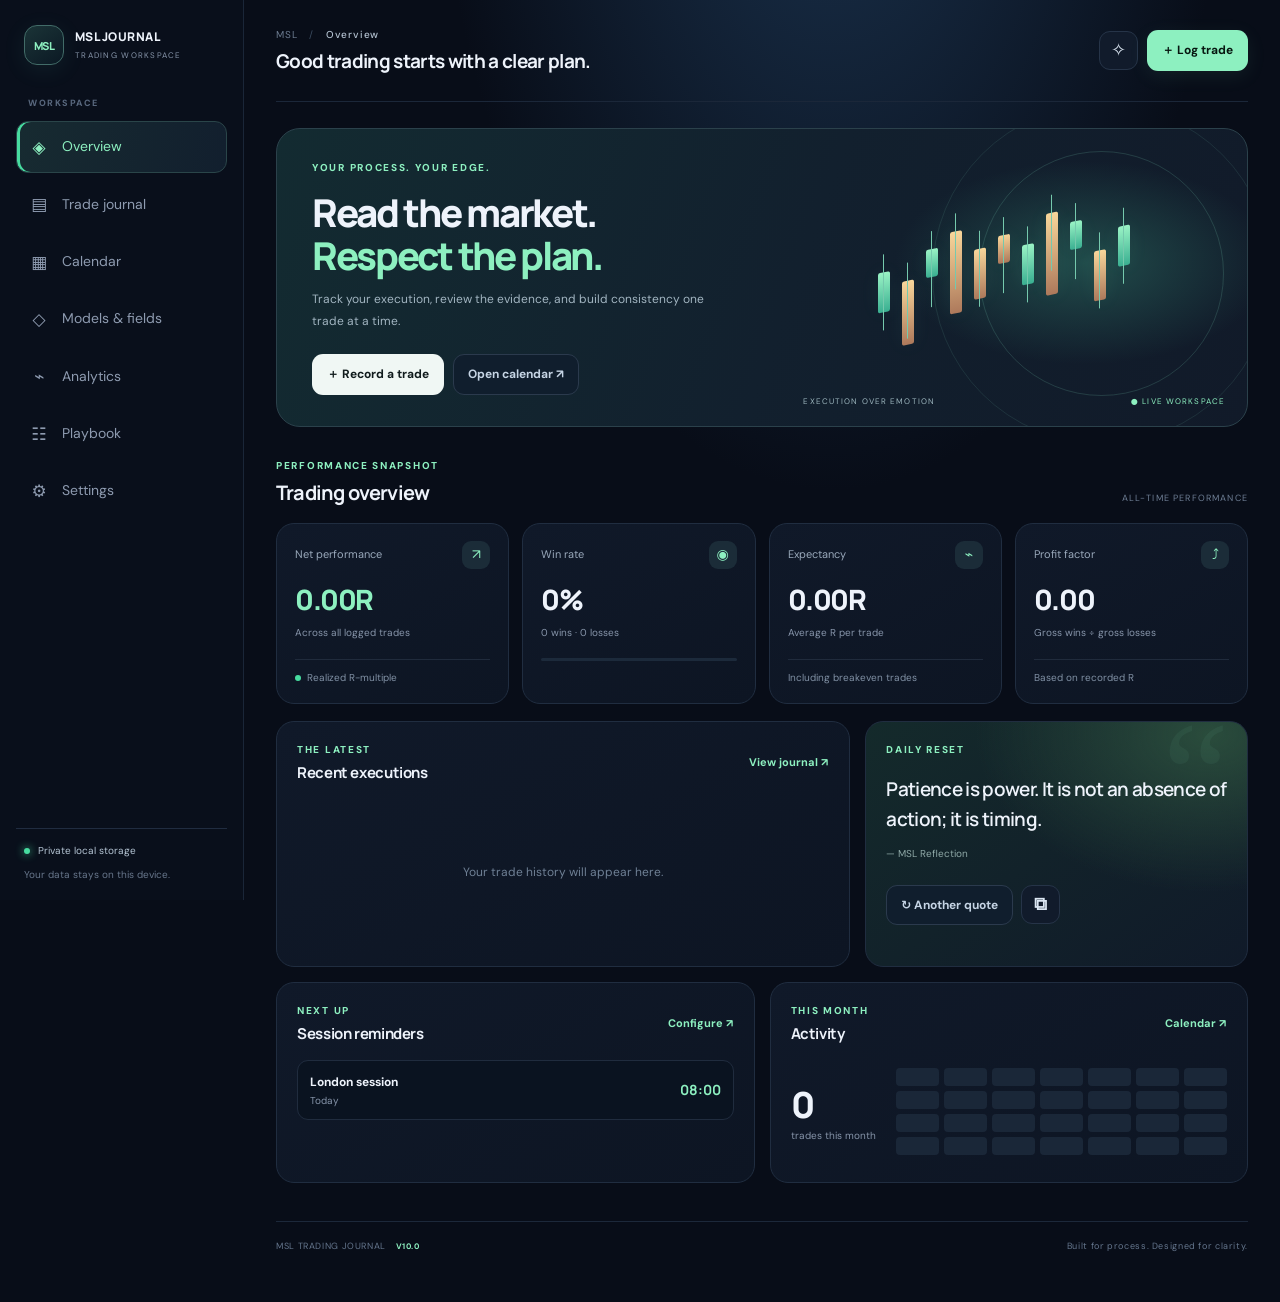
==== index.html @ 17e0c0ed "Add files via upload" ====
<!doctype html><html lang="en"><head><meta charset="utf-8"><meta name="viewport" content="width=device-width,initial-scale=1,viewport-fit=cover"><meta name="theme-color" content="#080d18"><meta name="description" content="MSL Trading Journal V10 — a private, local-first trading workspace."><link rel="manifest" href="manifest.webmanifest"><link rel="icon" href="assets/icon.svg"><link rel="stylesheet" href="styles.css"><title>MSL Trading Journal V10</title></head><body>
<div id="splash" class="splash"><div class="splash-logo">MSL<span>✦</span></div><div class="splash-line"></div><p>TRADING JOURNAL · V10</p></div><div id="toast" class="toast"></div>
<div class="app-shell"><aside class="sidebar"><a class="brand" href="#dashboard"><span class="brand-icon">MSL</span><span><b>MSL JOURNAL</b><small>TRADING WORKSPACE</small></span></a><div class="side-label">WORKSPACE</div><nav id="nav"><button class="nav-item active" data-page="dashboard"><i>◈</i>Overview</button><button class="nav-item" data-page="journal"><i>▤</i>Trade journal</button><button class="nav-item" data-page="calendar"><i>▦</i>Calendar</button><button class="nav-item" data-page="models"><i>◇</i>Models & fields</button><button class="nav-item" data-page="analytics"><i>⌁</i>Analytics</button><button class="nav-item" data-page="playbook"><i>☷</i>Playbook</button><button class="nav-item" data-page="settings"><i>⚙</i>Settings</button></nav><div class="sidebar-bottom"><div class="local-badge"><span></span> Private local storage</div><p>Your data stays on this device.</p></div></aside>
<main class="main"><header class="topbar"><div><div class="breadcrumb">MSL <span>/</span> <b id="crumb">Overview</b></div><h1 id="pageTitle">Good trading starts with a clear plan.</h1></div><div class="top-actions"><button class="icon-button" id="quoteButton" title="New quote">✧</button><button class="button primary" id="quickAdd">＋ <span>Log trade</span></button></div></header>
<section id="page-dashboard" class="page active"><div class="welcome-card"><div class="welcome-copy"><span class="kicker">YOUR PROCESS. YOUR EDGE.</span><h2>Read the market.<br><em>Respect the plan.</em></h2><p>Track your execution, review the evidence, and build consistency one trade at a time.</p><div class="welcome-actions"><button class="button light" id="heroAdd">＋ Record a trade</button><button class="button subtle" data-goto="calendar">Open calendar ↗</button></div></div><div class="welcome-art"><div class="orbit orbit-a"></div><div class="orbit orbit-b"></div><div class="candles"><i></i><i></i><i></i><i></i><i></i><i></i><i></i><i></i><i></i><i></i><i></i></div><div class="art-caption">EXECUTION OVER EMOTION <span>● LIVE WORKSPACE</span></div></div></div>
<div class="section-title"><div><span class="kicker">PERFORMANCE SNAPSHOT</span><h2>Trading overview</h2></div><span class="period-label" id="periodLabel">ALL-TIME PERFORMANCE</span></div><div class="stats-grid"><article class="stat-card"><div class="stat-top"><span>Net performance</span><span class="stat-icon">↗</span></div><strong id="netR">0.00R</strong><small id="netSub">Across all logged trades</small><div class="stat-foot"><span class="dot green"></span> Realized R-multiple</div></article><article class="stat-card"><div class="stat-top"><span>Win rate</span><span class="stat-icon">◉</span></div><strong id="winRate">0%</strong><small id="winSub">0 wins · 0 losses</small><div class="progress"><i id="winProgress"></i></div></article><article class="stat-card"><div class="stat-top"><span>Expectancy</span><span class="stat-icon">⌁</span></div><strong id="expectancy">0.00R</strong><small>Average R per trade</small><div class="stat-foot">Including breakeven trades</div></article><article class="stat-card"><div class="stat-top"><span>Profit factor</span><span class="stat-icon">⤴</span></div><strong id="profitFactor">0.00</strong><small>Gross wins ÷ gross losses</small><div class="stat-foot">Based on recorded R</div></article></div>
<div class="dashboard-grid"><article class="card recent-card"><div class="card-heading"><div><span class="kicker">THE LATEST</span><h3>Recent executions</h3></div><button class="text-button" data-goto="journal">View journal ↗</button></div><div id="recentTrades" class="recent-list empty-state">Your trade history will appear here.</div></article><article class="card quote-card"><div class="quote-glyph">“</div><span class="kicker">DAILY RESET</span><blockquote id="quoteText">Discipline is choosing what matters most over what feels good now.</blockquote><p id="quoteSource">— MSL Journal</p><div class="quote-controls"><button class="button subtle" id="nextQuote">↻ Another quote</button><button class="icon-button" id="copyQuote" title="Copy quote">⧉</button></div></article></div>
<div class="dashboard-grid lower-grid"><article class="card"><div class="card-heading"><div><span class="kicker">NEXT UP</span><h3>Session reminders</h3></div><button class="text-button" data-goto="settings">Configure ↗</button></div><div id="sessionPreview" class="session-preview"></div></article><article class="card"><div class="card-heading"><div><span class="kicker">THIS MONTH</span><h3>Activity</h3></div><button class="text-button" data-goto="calendar">Calendar ↗</button></div><div id="monthActivity" class="month-activity"></div></article></div></section>
<section id="page-journal" class="page"><div class="page-intro"><div><span class="kicker">TRADE DATABASE</span><h2>Trade journal</h2><p>Every execution is evidence. Capture the setup, process, and outcome.</p></div><button class="button primary" id="newTrade">＋ New trade</button></div><div class="toolbar"><div class="search-box">⌕ <input id="searchTrades" placeholder="Search symbol, setup, notes…"></div><select id="filterResult"><option value="">All outcomes</option><option>Win</option><option>Loss</option><option>BE</option></select><select id="filterSetup"><option value="">All setups</option><option>Reversal</option><option>Continuation</option></select><button class="button secondary" id="exportBtn">⇩ Export</button></div><div class="table-shell"><table><thead><tr><th>Date</th><th>Symbol</th><th>Side</th><th>Setup</th><th>Session</th><th>Outcome</th><th>R multiple</th><th></th></tr></thead><tbody id="tradeRows"></tbody></table><div id="journalEmpty" class="empty-block hidden"><div>▤</div><h3>No trades found</h3><p>Log your first trade or adjust your filters.</p></div></div></section>
<section id="page-calendar" class="page"><div class="page-intro"><div><span class="kicker">CONSISTENCY TRACKER</span><h2>Trading calendar</h2><p>Tap any date to review its trades or add a new entry.</p></div><button class="button primary" id="calendarAdd">＋ Add trade</button></div><div class="calendar-layout"><article class="card calendar-card"><div class="calendar-top"><button class="icon-button" id="prevMonth">‹</button><div><h3 id="calendarMonth">Month Year</h3><button class="text-button" id="todayBtn">Jump to today</button></div><button class="icon-button" id="nextMonth">›</button></div><div class="calendar-grid weekdays"><span>MON</span><span>TUE</span><span>WED</span><span>THU</span><span>FRI</span><span>SAT</span><span>SUN</span></div><div id="calendarDays" class="calendar-grid days"></div><div class="calendar-legend"><span><i class="legend-dot green"></i> Profitable day</span><span><i class="legend-dot red"></i> Losing day</span><span><i class="legend-dot blue"></i> Trade logged</span></div></article><article class="card selected-day-card"><span class="kicker">DAY REVIEW</span><h3 id="selectedDateTitle">Select a date</h3><p class="muted" id="selectedDateSummary">Choose a day on the calendar to see activity.</p><div id="dayTrades" class="day-trades"></div><button class="button secondary full" id="addSelectedDate">＋ Log trade for this day</button></article></div></section>
<section id="page-models" class="page"><div class="page-intro"><div><span class="kicker">YOUR RULES, YOUR WAY</span><h2>Models & custom fields</h2><p>Build trading models and define exactly what you want to record in every journal entry.</p></div><button class="button primary" id="newModel">＋ New model</button></div><div class="two-col"><article class="card"><div class="card-heading"><div><span class="kicker">EXECUTION FRAMEWORKS</span><h3>My models</h3></div></div><div id="modelsList" class="models-list"></div></article><article class="card"><div class="card-heading"><div><span class="kicker">JOURNAL BUILDER</span><h3>Custom properties</h3></div><button class="button secondary" id="addField">＋ Add field</button></div><p class="muted">Create properties such as liquidity sweep, entry model, displacement, MSS, or any metric you track. Choose text, number, or both.</p><div id="customFields" class="custom-fields"></div><div class="builder-note">Changes appear in the trade form. Existing custom values are kept with their trade.</div></article></div></section>
<section id="page-analytics" class="page"><div class="page-intro"><div><span class="kicker">MEASURE THE EDGE</span><h2>Performance analytics</h2><p>Review results by setup and liquidity condition. Journal data is only as reliable as the inputs.</p></div></div><div class="stats-grid analytics-grid"><article class="stat-card"><span>Trades logged</span><strong id="aTrades">0</strong><small>Total sample size</small></article><article class="stat-card"><span>Average winner</span><strong id="aAvgWin">0.00R</strong><small>Winning trades only</small></article><article class="stat-card"><span>Average loser</span><strong id="aAvgLoss">0.00R</strong><small>Losses only</small></article><article class="stat-card"><span>Best session</span><strong id="aBestSession">—</strong><small>By net R</small></article></div><div class="two-col"><article class="card"><div class="card-heading"><h3>Net R by setup</h3></div><div id="setupPerformance" class="metrics"></div></article><article class="card"><div class="card-heading"><h3>Net R by session</h3></div><div id="sessionPerformance" class="metrics"></div></article></div><article class="card"><div class="card-heading"><h3>Recent trade outcomes</h3></div><div id="outcomeBars" class="outcome-bars"></div></article></section>
<section id="page-playbook" class="page"><div class="page-intro"><div><span class="kicker">THE RULES YOU FOLLOW</span><h2>Trading playbook</h2><p>Keep your decision framework visible before the next setup appears.</p></div><button class="button primary" id="savePlaybook">Save playbook</button></div><article class="card playbook-card"><label>Core model<textarea id="pbCore" placeholder="Liquidity sweep → displacement → MSS → retracement → execution → next meaningful liquidity."></textarea></label><div class="two-col"><label>Reversal rules<textarea id="pbRev" placeholder="Conditions that must be true before a reversal entry."></textarea></label><label>Continuation rules<textarea id="pbCont" placeholder="Trend context, pullback zone, required sweep and confirmation."></textarea></label></div><div class="two-col"><label>Entry filters<textarea id="pbEntry" placeholder="Premium/discount, OB/FVG, session, confluence…"></textarea></label><label>Invalidation & targets<textarea id="pbRisk" placeholder="Invalidation level, risk, liquidity target and exit rules."></textarea></label></div></article></section>
<section id="page-settings" class="page"><div class="page-intro"><div><span class="kicker">PERSONAL WORKSPACE</span><h2>Settings & reminders</h2><p>Customize session times, notifications, appearance, and your local data.</p></div></div><div class="settings-grid"><article class="card"><div class="card-heading"><div><span class="kicker">SESSION ALARMS</span><h3>Market session reminders</h3></div><span class="setting-icon">◷</span></div><p class="muted">Set the time you personally use for each session. Times use your device's local timezone.</p><div id="alarmSettings" class="alarm-settings"></div><div class="settings-actions"><button class="button primary" id="saveAlarms">Save session times</button><button class="button secondary" id="enableNotifications">Enable notifications</button></div><p class="helper-text" id="notificationStatus">Notifications are not enabled.</p><div class="divider"></div><label>Quote reminder frequency<select id="quoteFrequency"><option value="30">Every 30 minutes while open</option><option value="60">Every hour while open</option><option value="120">Every 2 hours while open</option><option value="240">Every 4 hours while open</option><option value="0">Only at session alarms</option></select></label><label class="toggle-row"><span><b>Motivational quote notifications</b><small>Bible verses and life / discipline quotes</small></span><input type="checkbox" id="quoteNotifications"></label><p class="helper-text">The app includes a pool of 100+ quotes. To avoid flooding your phone, notifications are controlled by your frequency setting, not sent 100 times per day.</p></article><article class="card"><div class="card-heading"><div><span class="kicker">DATA CONTROL</span><h3>Backup & privacy</h3></div><span class="setting-icon">⬡</span></div><div class="privacy-banner"><b>Local-first by design</b><p>Your journal is saved in this browser on this device. There is no Supabase connection, account, or login in V10.</p></div><button class="button secondary full spaced" id="backupBtn">⇩ Download full backup</button><label class="button secondary full import-button">⇧ Restore from backup<input type="file" id="restoreFile" accept="application/json"></label><button class="button secondary full spaced" id="requestPersistent">Protect local storage</button><div class="divider"></div><label>Display name<input id="displayName" placeholder="Trader"></label><label>Default market<input id="defaultMarket" placeholder="Forex / Crypto / Metals"></label><button class="button primary" id="saveProfile">Save preferences</button><div class="divider"></div><button class="button danger full" id="clearData">Clear all journal data</button><p class="helper-text">Clearing data is permanent. Download a backup first if you need to keep your history.</p></article></div></section>
<footer class="footer"><span>MSL TRADING JOURNAL <b>V10.0</b></span><span>Built for process. Designed for clarity.</span></footer></main></div>
<div id="tradeModal" class="modal hidden"><div class="modal-panel modal-wide"><div class="modal-head"><div><span class="kicker">EXECUTION RECORD</span><h2 id="tradeModalTitle">Log a trade</h2></div><button class="icon-button close-modal">×</button></div><form id="tradeForm"><input type="hidden" id="tradeId"><div class="form-grid"><label>Date & time<input type="datetime-local" id="tDate" required></label><label>Symbol / pair<input id="tPair" placeholder="EURUSD, XAUUSD, ETHUSDT" required></label><label>Direction<select id="tDirection"><option>Long</option><option>Short</option></select></label><label>Setup type<select id="tSetup"><option>Reversal</option><option>Continuation</option><option>Breakout</option><option>Other</option></select></label><label>Session<select id="tSession"><option>London</option><option>New York</option><option>Asia</option><option>Overlap</option><option>Other</option></select></label><label>Outcome<select id="tResult"><option>Win</option><option>Loss</option><option>BE</option></select></label><label>R multiple<input type="number" id="tR" step="0.01" value="0" required></label><label>Risk (R)<input type="number" id="tRisk" step="0.1" min="0" value="1"></label><label class="span2">Model used<input id="tModel" placeholder="e.g. London liquidity reversal"></label><div id="customTradeFields" class="custom-trade-fields span2"></div><label class="span2">Trade screenshot / chart image<input type="file" id="tImageFile" accept="image/*" capture="environment"><small>Choose an image from your phone. Large images are resized before saving.</small></label><div id="imagePreview" class="image-preview span2"></div><label class="span2">Execution notes<textarea id="tNotes" placeholder="Why this setup? What confirmed it? What did you learn?"></textarea></label><div class="form-actions span2"><button type="button" class="button secondary close-modal">Cancel</button><button class="button primary">Save trade</button></div></div></form></div></div>
<div id="modelModal" class="modal hidden"><div class="modal-panel"><div class="modal-head"><div><span class="kicker">MODEL BUILDER</span><h2 id="modelModalTitle">New model</h2></div><button class="icon-button close-model">×</button></div><form id="modelForm" class="form-grid"><input type="hidden" id="modelId"><label>Name<input id="modelName" required placeholder="London liquidity reversal"></label><label>Type<select id="modelType"><option>Reversal</option><option>Continuation</option><option>Both</option></select></label><label class="span2">Entry conditions<textarea id="modelEntry" placeholder="Sweep, displacement, MSS, retracement…"></textarea></label><label class="span2">Risk & targets<textarea id="modelRisk" placeholder="Invalidation and next meaningful liquidity."></textarea></label><div class="form-actions span2"><button type="button" class="button secondary close-model">Cancel</button><button class="button primary">Save model</button></div></form></div></div>
<div id="fieldModal" class="modal hidden"><div class="modal-panel"><div class="modal-head"><div><span class="kicker">PROPERTY DESIGNER</span><h2 id="fieldModalTitle">Create property</h2></div><button class="icon-button close-field">×</button></div><form id="fieldForm" class="form-grid"><input type="hidden" id="fieldId"><label class="span2">Property name<input id="fieldName" required placeholder="Liquidity sweep"></label><label>Input type<select id="fieldType"><option value="text">Text</option><option value="number">Number</option><option value="both">Text + number</option></select></label><label>Required<select id="fieldRequired"><option value="no">Optional</option><option value="yes">Required</option></select></label><label class="span2">Hint / example<input id="fieldHint" placeholder="e.g. PDL, PDH, BSL, SSL"></label><label class="span2">Options (optional, comma-separated)<input id="fieldOptions" placeholder="PDH, PDL, BSL, SSL"></label><div class="form-actions span2"><button type="button" class="button secondary close-field">Cancel</button><button class="button primary">Save property</button></div></form></div></div>
<script src="app.js"></script></body></html>
---- styles.css ----
@import url('https://fonts.googleapis.com/css2?family=DM+Sans:wght@400;500;600;700&family=Manrope:wght@400;500;600;700;800&display=swap');
:root{--bg:#080d18;--panel:#0e1524;--panel2:#111c2d;--line:#202c40;--text:#eef3fb;--muted:#8795aa;--mint:#8df0c0;--mint2:#47dca0;--blue:#8ebeff;--red:#ff8294;--amber:#f5cc79;--r:18px}*{box-sizing:border-box}html{scroll-behavior:smooth}body{margin:0;background:radial-gradient(ellipse at 65% -20%,#1b3450 0,transparent 34%),var(--bg);color:var(--text);font:14px/1.55 'DM Sans',system-ui,sans-serif}button,input,select,textarea{font:inherit}button{cursor:pointer}button:focus-visible,input:focus-visible,select:focus-visible,textarea:focus-visible{outline:2px solid var(--mint);outline-offset:2px}.hidden{display:none!important}.muted,small,.helper-text{color:var(--muted)}.kicker{display:block;font-size:10px;letter-spacing:.17em;color:var(--mint);font-weight:800}.splash{position:fixed;inset:0;z-index:100;background:#080d18;display:flex;align-items:center;justify-content:center;flex-direction:column;transition:opacity .55s,visibility .55s}.splash.done{opacity:0;visibility:hidden}.splash-logo{font:800 36px Manrope,sans-serif;letter-spacing:-.09em;animation:rise .8s ease both}.splash-logo span{color:var(--mint);font-size:17px;vertical-align:top;margin-left:5px}.splash-line{width:140px;height:2px;background:#1d2c40;margin:22px 0;overflow:hidden}.splash-line:after{content:'';display:block;height:100%;width:45%;background:var(--mint);animation:loadline 1.2s ease-in-out infinite}.splash p{font-size:9px;letter-spacing:.22em;color:var(--muted)}@keyframes rise{from{opacity:0;transform:translateY(12px);letter-spacing:.08em}to{opacity:1;transform:none}}@keyframes loadline{from{transform:translateX(-110%)}to{transform:translateX(330%)}}.app-shell{min-height:100vh}.sidebar{position:fixed;inset:0 auto 0 0;width:244px;padding:25px 16px 18px;background:#090f1b;border-right:1px solid #1a2638;display:flex;flex-direction:column;z-index:20}.brand{display:flex;align-items:center;gap:11px;padding:0 8px 32px;color:inherit;text-decoration:none}.brand-icon{height:40px;width:40px;border:1px solid #426c68;border-radius:13px;display:grid;place-items:center;font:800 11px Manrope;letter-spacing:-.06em;color:var(--mint);background:linear-gradient(145deg,#1b3437,#0b1924);box-shadow:0 5px 25px #65dcb215}.brand b{font:800 12px Manrope;letter-spacing:.04em;display:block}.brand small{display:block;font-size:8px;letter-spacing:.16em;margin-top:4px}.side-label{font-size:9px;letter-spacing:.17em;color:#58677d;padding:0 12px 10px;font-weight:800}nav{display:grid;gap:5px}.nav-item{border:1px solid transparent;background:none;color:#8e9bb0;display:flex;align-items:center;gap:13px;text-align:left;padding:12px;border-radius:12px;transition:.2s}.nav-item i{font-style:normal;font-size:17px;width:20px;text-align:center}.nav-item:hover{background:#111d2d;color:#eaf5f3}.nav-item.active{background:linear-gradient(100deg,#172b31,#121f2e);border-color:#2a4549;color:var(--mint);box-shadow:inset 3px 0 var(--mint2)}.sidebar-bottom{margin-top:auto;padding:14px 8px 0;border-top:1px solid var(--line)}.local-badge{display:flex;align-items:center;gap:8px;font-size:10px;color:#b6c6d5}.local-badge span{width:6px;height:6px;background:var(--mint2);border-radius:50%;box-shadow:0 0 9px #47dca0}.sidebar-bottom p{font-size:10px;color:#68778c;margin:8px 0 0}.main{margin-left:244px;padding:0 32px 30px;max-width:1700px}.topbar{min-height:102px;display:flex;align-items:center;justify-content:space-between;gap:15px;border-bottom:1px solid #1b2739;margin-bottom:26px}.breadcrumb{font-size:10px;color:#6d7c91;letter-spacing:.08em;margin-bottom:6px}.breadcrumb span{padding:0 8px;color:#3b4c61}.breadcrumb b{color:#b4c2d1;font-weight:500}.topbar h1{font:700 19px Manrope;margin:0;letter-spacing:-.035em}.top-actions{display:flex;gap:9px;align-items:center}.button,.icon-button,.text-button{border:1px solid transparent;border-radius:11px;padding:10px 14px;font-weight:700;font-size:12px;transition:transform .15s,border-color .15s,background .15s}.button:hover,.icon-button:hover{transform:translateY(-1px)}.primary{background:var(--mint);color:#071610;box-shadow:0 5px 20px #8df0c014}.primary:hover{background:#a5f5d0}.secondary{background:#121e2e;border-color:#29374c;color:#d9e4f0}.secondary:hover,.subtle:hover{border-color:#536a80}.light{background:#f0f7f4;color:#101b1c}.subtle{background:#101e2d;color:#c5d4e4;border-color:#2b3a4d}.danger{background:#351923;border-color:#63303c;color:#ff9eab}.icon-button{width:39px;height:39px;padding:0;background:#111b2b;border-color:#263448;color:#dce7f3;font-size:18px}.full{width:100%}.page{display:none;animation:pageIn .3s ease}.page.active{display:block}@keyframes pageIn{from{opacity:.5;transform:translateY(4px)}to{opacity:1;transform:none}}.welcome-card{min-height:284px;border:1px solid #2b414b;border-radius:24px;overflow:hidden;background:linear-gradient(110deg,#132b31 0%,#12202e 53%,#111a29 100%);display:flex;position:relative;margin-bottom:31px}.welcome-copy{position:relative;z-index:2;padding:31px 35px;width:57%}.welcome-copy h2{font:800 clamp(26px,3vw,39px)/1.13 Manrope;letter-spacing:-.06em;margin:15px 0 12px}.welcome-copy h2 em{font-style:normal;color:var(--mint)}.welcome-copy p{max-width:400px;color:#a2b5c1;font-size:12px;line-height:1.8}.welcome-actions{display:flex;gap:9px;margin-top:22px}.welcome-art{position:absolute;inset:0 0 0 52%;overflow:hidden;background:radial-gradient(ellipse at 65% 45%,#214c4b 0,transparent 44%)}.orbit{position:absolute;border:1px solid #81ddc01b;border-radius:50%;width:340px;height:340px;right:-25px;top:-25px}.orbit-b{width:245px;height:245px;top:22px;right:23px;border-color:#81ddc02c}.candles{position:absolute;inset:20px 20px 38px 0;display:flex;align-items:center;justify-content:center;gap:12px;transform:skewY(-11deg)}.candles i{display:block;width:12px;height:40px;background:linear-gradient(#9af3c5,#3aaf91);position:relative;border-radius:2px;box-shadow:0 0 20px #8df0c011}.candles i:before{content:'';position:absolute;left:5px;top:-18px;width:1px;height:76px;background:#75c9ad}.candles i:nth-child(2n){height:64px;transform:translateY(25px);background:linear-gradient(#f8d69a,#ad795b)}.candles i:nth-child(3n){height:28px;transform:translateY(-20px)}.candles i:nth-child(4n){height:82px;transform:translateY(-6px)}.candles i:nth-child(5n){height:50px;background:linear-gradient(#f8d69a,#ad795b)}.art-caption{position:absolute;bottom:19px;left:22px;right:22px;font-size:8px;letter-spacing:.14em;color:#9cb5bd;display:flex;justify-content:space-between}.art-caption span{color:var(--mint)}.section-title,.page-intro{display:flex;align-items:end;justify-content:space-between;gap:15px;margin-bottom:17px}.section-title h2,.page-intro h2{font:700 20px Manrope;letter-spacing:-.04em;margin:5px 0 0}.period-label{font-size:9px;letter-spacing:.13em;color:#6e7e94}.stats-grid{display:grid;grid-template-columns:repeat(4,minmax(0,1fr));gap:13px;margin-bottom:17px}.stat-card,.card{border:1px solid #202d40;background:linear-gradient(150deg,#101929,#0d1523);border-radius:var(--r)}.stat-card{padding:17px 18px;min-width:0}.stat-top{display:flex;justify-content:space-between;align-items:center;color:#9aa9bb;font-size:11px}.stat-icon{width:28px;height:28px;display:grid;place-items:center;border-radius:9px;background:#1b2c38;color:var(--mint);font-size:14px}.stat-card>strong{display:block;font:800 28px Manrope;letter-spacing:-.05em;margin:11px 0 3px;overflow:hidden;text-overflow:ellipsis}.stat-card small{font-size:10px}.stat-foot{margin-top:17px;padding-top:10px;border-top:1px solid #202b3c;color:#8191a5;font-size:10px;display:flex;align-items:center;gap:6px}.dot,.legend-dot{display:inline-block;width:6px;height:6px;border-radius:50%}.green{background:var(--mint2)}.red{background:var(--red)}.blue{background:var(--blue)}.progress{height:3px;background:#1c2a3b;border-radius:10px;margin-top:16px}.progress i{display:block;height:100%;width:0;background:var(--mint2);border-radius:10px}.dashboard-grid{display:grid;grid-template-columns:1.2fr .8fr;gap:15px;margin-bottom:15px}.lower-grid{grid-template-columns:1fr 1fr}.card{padding:20px;min-width:0}.card-heading{display:flex;align-items:center;justify-content:space-between;gap:10px;margin-bottom:16px}.card-heading h3,.card h3{font:700 15px Manrope;margin:5px 0 0;letter-spacing:-.025em}.text-button{padding:6px 0;background:none;color:var(--mint);font-size:11px}.recent-list{display:grid;gap:7px}.trade-mini{display:grid;grid-template-columns:1.1fr .8fr .7fr .55fr;align-items:center;gap:7px;padding:11px;background:#0a1320;border:1px solid #1a2738;border-radius:11px;font-size:11px}.trade-mini b{font-size:12px}.trade-mini small{font-size:10px}.win-text{color:var(--mint)}.loss-text{color:var(--red)}.be-text{color:var(--amber)}.empty-state{color:#6f8095;text-align:center;padding:32px 12px;font-size:12px}.quote-card{position:relative;overflow:hidden;background:radial-gradient(ellipse at 90% 5%,#2a4c3c 0,transparent 48%),linear-gradient(145deg,#142a2b,#101a29)}.quote-glyph{position:absolute;right:18px;top:-22px;font:150px Georgia;color:#8df0c00e;line-height:1}.quote-card blockquote{position:relative;font:600 19px/1.55 Manrope;letter-spacing:-.035em;margin:18px 0 12px;max-width:420px}.quote-card>p{font-size:10px;color:#8fa9a7}.quote-controls{display:flex;align-items:center;gap:8px;margin-top:23px}.session-preview{display:grid;gap:8px}.session-line{display:flex;align-items:center;justify-content:space-between;padding:10px 12px;border:1px solid #202c3e;background:#0a1320;border-radius:11px}.session-line b{font-size:12px}.session-line small{display:block;font-size:10px}.session-time{font:700 14px Manrope;color:var(--mint)}.month-activity{display:flex;align-items:center;gap:20px;min-height:102px}.activity-number{font:800 36px Manrope;letter-spacing:-.06em}.activity-number small{display:block;font:10px 'DM Sans';letter-spacing:0;color:var(--muted)}.activity-days{display:grid;grid-template-columns:repeat(7,1fr);gap:5px;flex:1}.activity-days i{height:18px;border-radius:4px;background:#1a2738}.activity-days i.has{background:#387f70}.activity-days i.positive{background:#70d6a5}.activity-days i.negative{background:#9e5364}.page-intro{align-items:center;margin:2px 0 22px}.page-intro p{font-size:12px;color:var(--muted);margin:6px 0 0}.toolbar{display:flex;gap:9px;margin-bottom:14px}.search-box{display:flex;align-items:center;gap:9px;padding:0 13px;flex:1;min-width:160px;background:#0e1725;border:1px solid #263347;border-radius:11px;color:#8292a8}.search-box input{background:transparent;border:0;outline:none;color:var(--text);padding:11px 0;min-width:0;width:100%}select,input,textarea{background:#0a1320;border:1px solid #263449;border-radius:10px;padding:10px 11px;color:var(--text);min-width:0}select{font-size:11px}.table-shell{background:#0e1624;border:1px solid #202d40;border-radius:15px;overflow:auto}table{width:100%;border-collapse:collapse;min-width:760px}th,td{text-align:left;padding:14px 15px;border-bottom:1px solid #1d293b;font-size:11px;white-space:nowrap}th{color:#77889e;text-transform:uppercase;letter-spacing:.1em;font-size:9px;font-weight:800}td{color:#c4d0df}tbody tr:last-child td{border-bottom:0}tbody tr:hover{background:#111e2e}.pill{display:inline-flex;align-items:center;padding:4px 8px;border-radius:7px;background:#152739;color:#c1d7ed;font-size:10px}.pill.win{background:#143329;color:var(--mint)}.pill.loss{background:#351c27;color:var(--red)}.pill.be{background:#302a1b;color:var(--amber)}.row-actions{display:flex;gap:6px}.mini-action{border:1px solid #2b3a50;background:#101d2d;color:#cbd8e7;border-radius:7px;padding:5px 8px;font-size:10px}.mini-action.delete{color:#ff98a7}.empty-block{text-align:center;padding:50px 15px;color:var(--muted)}.empty-block>div{font-size:27px;color:#718ba0}.empty-block h3{color:var(--text);margin:7px}.calendar-layout{display:grid;grid-template-columns:minmax(0,1.45fr) minmax(250px,.65fr);gap:15px}.calendar-top{display:flex;align-items:center;justify-content:space-between;text-align:center;margin-bottom:20px}.calendar-top h3{margin:0 0 4px;font:700 18px Manrope}.calendar-grid{display:grid;grid-template-columns:repeat(7,minmax(0,1fr));gap:5px}.weekdays{margin-bottom:8px}.weekdays span{text-align:center;font-size:9px;color:#6f8197;letter-spacing:.12em;padding:7px 0}.day-cell{position:relative;min-height:72px;text-align:left;padding:8px;border:1px solid #202d40;border-radius:10px;background:#0a1320;color:#cbd7e5;display:flex;flex-direction:column;justify-content:space-between}.day-cell:hover{border-color:#5c9e8b}.day-cell.outside{opacity:.35}.day-cell.today{border-color:#4b8879}.day-cell.selected{background:#18352f;border-color:var(--mint2);box-shadow:inset 0 0 0 1px #47dca04d}.day-num{font-size:11px;font-weight:700}.day-dot{height:4px;border-radius:4px;background:transparent;margin-top:6px}.day-cell.has-trades .day-dot{background:var(--blue)}.day-cell.positive .day-dot{background:var(--mint2)}.day-cell.negative .day-dot{background:var(--red)}.day-count{font-size:9px;color:#7f91a8}.calendar-legend{display:flex;gap:16px;flex-wrap:wrap;margin-top:17px;padding-top:13px;border-top:1px solid #202b3b}.calendar-legend span{font-size:10px;color:var(--muted);display:flex;align-items:center;gap:6px}.selected-day-card h3{font:700 18px Manrope;margin:8px 0}.selected-day-card>.muted{font-size:11px}.day-trades{display:grid;gap:8px;margin:18px 0;max-height:350px;overflow:auto}.day-trade{border:1px solid #263449;background:#0a1320;border-radius:11px;padding:11px}.day-trade-head{display:flex;justify-content:space-between;gap:8px;font-weight:700;font-size:12px}.day-trade p{margin:5px 0 0;color:var(--muted);font-size:10px}.models-list,.custom-fields{display:grid;gap:9px}.model-item,.field-item{padding:13px;border:1px solid #253247;background:#0a1320;border-radius:12px}.model-item-head,.field-item-head{display:flex;justify-content:space-between;gap:8px;align-items:start}.model-item h4{margin:0;font-size:12px}.model-item p{font-size:10px;color:var(--muted);white-space:pre-wrap;margin:8px 0}.model-tag{font-size:9px;color:var(--mint);background:#17322c;padding:4px 7px;border-radius:6px}.field-item{display:flex;align-items:center;justify-content:space-between;gap:10px}.field-item b{display:block;font-size:11px}.field-item small{font-size:10px}.field-actions{display:flex;gap:5px}.builder-note{padding:11px 12px;background:#13272a;border:1px solid #23443f;color:#a4c9bc;border-radius:10px;font-size:10px;margin-top:14px}.two-col{display:grid;grid-template-columns:1fr 1fr;gap:15px;margin-bottom:15px}.analytics-grid .stat-card{padding:20px}.analytics-grid .stat-card>strong{font-size:25px}.metrics{display:grid;gap:14px}.metric-row{display:grid;grid-template-columns:100px 1fr 60px;align-items:center;gap:10px;font-size:11px}.metric-bar{height:6px;background:#1c293b;border-radius:8px;overflow:hidden}.metric-bar i{display:block;height:100%;background:var(--mint2);border-radius:8px}.metric-value{text-align:right;font-weight:700}.outcome-bars{display:flex;gap:9px;align-items:end;height:110px;padding:12px 0 0}.outcome-bar{flex:1;display:flex;flex-direction:column;justify-content:end;align-items:center;gap:7px;height:100%}.outcome-bar i{display:block;width:min(40px,70%);min-height:3px;background:var(--mint2);border-radius:6px 6px 2px 2px}.outcome-bar.loss i{background:var(--red)}.outcome-bar span{font-size:9px;color:var(--muted)}.playbook-card label,.settings-grid label{display:flex;flex-direction:column;gap:7px;font-size:11px;color:#c0ccda;font-weight:700}.playbook-card textarea{min-height:120px;resize:vertical}.playbook-card>.two-col{margin-top:16px}.settings-grid{display:grid;grid-template-columns:1fr 1fr;gap:15px;align-items:start}.settings-grid .card-heading{margin-bottom:10px}.setting-icon{height:33px;width:33px;display:grid;place-items:center;background:#19322f;color:var(--mint);border-radius:10px}.alarm-settings{display:grid;gap:9px;margin:17px 0}.alarm-row{display:grid;grid-template-columns:1fr auto auto;align-items:center;gap:9px;padding:11px;border:1px solid #243248;background:#0a1320;border-radius:11px}.alarm-name b{display:block;font-size:11px}.alarm-name small{font-size:9px}.alarm-row input[type=time]{width:105px;padding:8px;font-size:11px}.toggle{appearance:none;width:34px;height:19px;border-radius:20px;background:#344256;position:relative;cursor:pointer;border:0;padding:0}.toggle:after{content:'';position:absolute;width:13px;height:13px;top:3px;left:3px;border-radius:50%;background:#eaf1f9;transition:.2s}.toggle:checked{background:#398f74}.toggle:checked:after{left:18px}.settings-actions{display:flex;gap:8px;flex-wrap:wrap}.helper-text{font-size:10px;line-height:1.65;margin:10px 0}.toggle-row{display:flex!important;align-items:center;justify-content:space-between;gap:10px;margin:15px 0}.toggle-row b{display:block;color:#dce6f2;font-size:11px}.toggle-row small{display:block;font-size:10px;font-weight:400;margin-top:3px}.toggle-row input{accent-color:var(--mint2);width:17px;height:17px}.divider{height:1px;background:#253145;margin:21px 0}.privacy-banner{padding:15px;background:#132a28;border:1px solid #2b4b43;border-radius:12px;margin:17px 0}.privacy-banner b{font-size:12px;color:var(--mint)}.privacy-banner p{font-size:11px;color:#a1b5b5;line-height:1.7;margin:6px 0 0}.spaced{margin-bottom:9px}.import-button{position:relative;display:block;text-align:center;cursor:pointer}.import-button input{position:absolute;inset:0;opacity:0;width:100%;cursor:pointer}.footer{border-top:1px solid #1c283a;margin-top:38px;padding:18px 0;display:flex;justify-content:space-between;gap:12px;color:#65768d;font-size:9px;letter-spacing:.07em}.footer b{color:var(--mint);font-size:8px;margin-left:7px}.modal{position:fixed;inset:0;z-index:50;background:#030711d9;backdrop-filter:blur(10px);display:grid;place-items:center;padding:16px}.modal-panel{width:min(610px,100%);max-height:94vh;overflow:auto;background:#101a2a;border:1px solid #314057;border-radius:20px;padding:23px;box-shadow:0 30px 100px #0009}.modal-wide{width:min(850px,100%)}.modal-head{display:flex;justify-content:space-between;align-items:start;margin-bottom:20px}.modal-head h2{font:700 20px Manrope;margin:4px 0}.form-grid{display:grid;grid-template-columns:1fr 1fr;gap:13px}.form-grid label{display:flex;flex-direction:column;gap:6px;color:#bdc9d8;font-size:11px;font-weight:700;min-width:0}.form-grid input,.form-grid select,.form-grid textarea{width:100%;font-weight:400}.form-grid textarea{min-height:90px}.span2{grid-column:span 2}.form-actions{display:flex;justify-content:flex-end;gap:8px;padding-top:5px}.custom-trade-fields{display:grid;grid-template-columns:1fr 1fr;gap:12px}.custom-field-control{display:flex;flex-direction:column;gap:6px}.custom-field-control label{font-size:11px}.custom-field-control input,.custom-field-control select{width:100%}.image-preview img{max-width:100%;max-height:210px;object-fit:contain;border-radius:10px;border:1px solid #2b3a50}.image-preview{display:flex;gap:10px;align-items:start;flex-wrap:wrap}.image-preview button{align-self:start}.toast{position:fixed;right:18px;bottom:20px;z-index:90;max-width:min(370px,calc(100% - 36px));padding:12px 16px;border-radius:12px;background:#182a36;border:1px solid #42635e;color:#eaf8f1;box-shadow:0 15px 40px #0006;opacity:0;transform:translateY(12px);transition:.2s;pointer-events:none;font-size:12px}.toast.show{opacity:1;transform:none}.danger{background:#371c26;color:#ff9eaa;border:1px solid #673340}.danger.full{width:100%}
@media(max-width:1100px){.main{padding:0 22px 28px}.sidebar{width:220px}.main{margin-left:220px}.stats-grid{grid-template-columns:repeat(2,minmax(0,1fr))}.dashboard-grid{grid-template-columns:1fr 1fr}.welcome-copy{width:66%}.welcome-art{left:57%}.calendar-layout{grid-template-columns:1fr}.selected-day-card{min-height:220px}}
@media(max-width:760px){.sidebar{inset:auto 0 0;height:72px;width:100%;padding:6px 5px;background:#080f1bee;backdrop-filter:blur(18px);border-right:0;border-top:1px solid #253247}.brand,.side-label,.sidebar-bottom{display:none}.sidebar nav{height:100%;display:grid;grid-template-columns:repeat(7,minmax(0,1fr));gap:2px}.nav-item{padding:5px 1px;display:flex;flex-direction:column;justify-content:center;align-items:center;gap:3px;border-radius:9px;font-size:10px}.nav-item i{font-size:17px}.nav-item.active{box-shadow:inset 0 -2px var(--mint2)}.main{margin:0;width:100%;padding:0 14px 95px}.topbar{min-height:82px;margin-bottom:20px}.topbar h1{font-size:16px;max-width:260px}.top-actions .icon-button{display:none}.top-actions .button{padding:10px}.top-actions .button span{display:none}.welcome-card{min-height:310px}.welcome-copy{width:100%;padding:24px 22px;align-self:flex-start}.welcome-copy h2{font-size:31px}.welcome-copy p{max-width:280px}.welcome-art{inset:40% 0 0 30%;opacity:.5}.welcome-actions{position:relative;z-index:3;flex-wrap:wrap}.section-title{align-items:start}.stats-grid{gap:9px}.stat-card{padding:14px}.stat-card>strong{font-size:24px}.dashboard-grid,.lower-grid,.two-col,.settings-grid{grid-template-columns:1fr}.card{padding:16px}.page-intro{align-items:start}.page-intro h2{font-size:19px}.page-intro p{max-width:300px}.toolbar{flex-wrap:wrap}.search-box{flex-basis:100%}.toolbar select{flex:1}.calendar-card{padding:12px}.calendar-grid{gap:3px}.day-cell{min-height:53px;padding:5px;border-radius:7px}.day-num{font-size:10px}.day-count{font-size:8px}.calendar-legend{gap:9px}.footer{flex-direction:column;gap:5px}.form-grid{grid-template-columns:1fr}.span2{grid-column:span 1}.custom-trade-fields{grid-template-columns:1fr}.modal{padding:7px}.modal-panel{padding:17px;max-height:96vh}.alarm-row{grid-template-columns:1fr auto auto}.alarm-row input[type=time]{width:95px}.settings-actions .button{flex:1}.metric-row{grid-template-columns:85px 1fr 54px}.trade-mini{grid-template-columns:1fr .8fr .55fr}.trade-mini small{display:none}}
@media(max-width:390px){.main{padding-left:9px;padding-right:9px}.welcome-copy h2{font-size:28px}.stat-card>strong{font-size:21px}.nav-item{font-size:9px}.nav-item i{font-size:15px}.day-cell{min-height:46px}.day-count{display:none}.page-intro .button{padding:9px;font-size:10px}.calendar-legend{font-size:9px}}
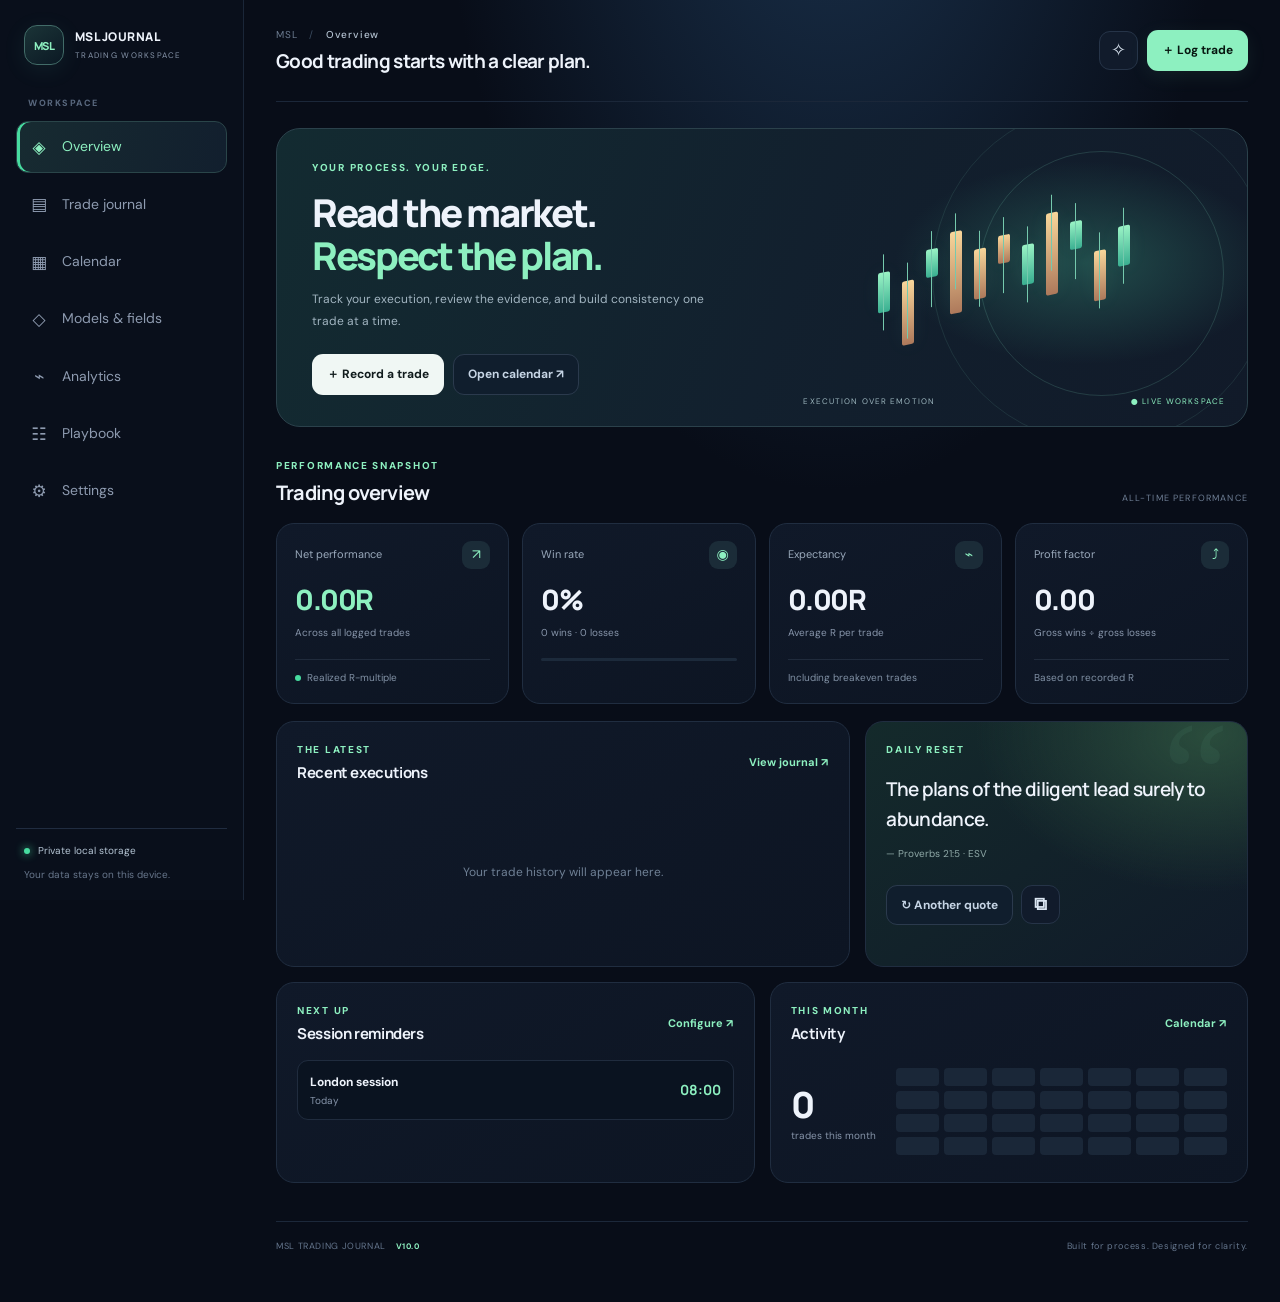
==== commit a13baa2f: "Update index.html" ====
--- a/index.html
+++ b/index.html
@@ -13,7 +13,7 @@
 <section id="page-playbook" class="page"><div class="page-intro"><div><span class="kicker">THE RULES YOU FOLLOW</span><h2>Trading playbook</h2><p>Keep your decision framework visible before the next setup appears.</p></div><button class="button primary" id="savePlaybook">Save playbook</button></div><article class="card playbook-card"><label>Core model<textarea id="pbCore" placeholder="Liquidity sweep → displacement → MSS → retracement → execution → next meaningful liquidity."></textarea></label><div class="two-col"><label>Reversal rules<textarea id="pbRev" placeholder="Conditions that must be true before a reversal entry."></textarea></label><label>Continuation rules<textarea id="pbCont" placeholder="Trend context, pullback zone, required sweep and confirmation."></textarea></label></div><div class="two-col"><label>Entry filters<textarea id="pbEntry" placeholder="Premium/discount, OB/FVG, session, confluence…"></textarea></label><label>Invalidation & targets<textarea id="pbRisk" placeholder="Invalidation level, risk, liquidity target and exit rules."></textarea></label></div></article></section>
 <section id="page-settings" class="page"><div class="page-intro"><div><span class="kicker">PERSONAL WORKSPACE</span><h2>Settings & reminders</h2><p>Customize session times, notifications, appearance, and your local data.</p></div></div><div class="settings-grid"><article class="card"><div class="card-heading"><div><span class="kicker">SESSION ALARMS</span><h3>Market session reminders</h3></div><span class="setting-icon">◷</span></div><p class="muted">Set the time you personally use for each session. Times use your device's local timezone.</p><div id="alarmSettings" class="alarm-settings"></div><div class="settings-actions"><button class="button primary" id="saveAlarms">Save session times</button><button class="button secondary" id="enableNotifications">Enable notifications</button></div><p class="helper-text" id="notificationStatus">Notifications are not enabled.</p><div class="divider"></div><label>Quote reminder frequency<select id="quoteFrequency"><option value="30">Every 30 minutes while open</option><option value="60">Every hour while open</option><option value="120">Every 2 hours while open</option><option value="240">Every 4 hours while open</option><option value="0">Only at session alarms</option></select></label><label class="toggle-row"><span><b>Motivational quote notifications</b><small>Bible verses and life / discipline quotes</small></span><input type="checkbox" id="quoteNotifications"></label><p class="helper-text">The app includes a pool of 100+ quotes. To avoid flooding your phone, notifications are controlled by your frequency setting, not sent 100 times per day.</p></article><article class="card"><div class="card-heading"><div><span class="kicker">DATA CONTROL</span><h3>Backup & privacy</h3></div><span class="setting-icon">⬡</span></div><div class="privacy-banner"><b>Local-first by design</b><p>Your journal is saved in this browser on this device. There is no Supabase connection, account, or login in V10.</p></div><button class="button secondary full spaced" id="backupBtn">⇩ Download full backup</button><label class="button secondary full import-button">⇧ Restore from backup<input type="file" id="restoreFile" accept="application/json"></label><button class="button secondary full spaced" id="requestPersistent">Protect local storage</button><div class="divider"></div><label>Display name<input id="displayName" placeholder="Trader"></label><label>Default market<input id="defaultMarket" placeholder="Forex / Crypto / Metals"></label><button class="button primary" id="saveProfile">Save preferences</button><div class="divider"></div><button class="button danger full" id="clearData">Clear all journal data</button><p class="helper-text">Clearing data is permanent. Download a backup first if you need to keep your history.</p></article></div></section>
 <footer class="footer"><span>MSL TRADING JOURNAL <b>V10.0</b></span><span>Built for process. Designed for clarity.</span></footer></main></div>
-<div id="tradeModal" class="modal hidden"><div class="modal-panel modal-wide"><div class="modal-head"><div><span class="kicker">EXECUTION RECORD</span><h2 id="tradeModalTitle">Log a trade</h2></div><button class="icon-button close-modal">×</button></div><form id="tradeForm"><input type="hidden" id="tradeId"><div class="form-grid"><label>Date & time<input type="datetime-local" id="tDate" required></label><label>Symbol / pair<input id="tPair" placeholder="EURUSD, XAUUSD, ETHUSDT" required></label><label>Direction<select id="tDirection"><option>Long</option><option>Short</option></select></label><label>Setup type<select id="tSetup"><option>Reversal</option><option>Continuation</option><option>Breakout</option><option>Other</option></select></label><label>Session<select id="tSession"><option>London</option><option>New York</option><option>Asia</option><option>Overlap</option><option>Other</option></select></label><label>Outcome<select id="tResult"><option>Win</option><option>Loss</option><option>BE</option></select></label><label>R multiple<input type="number" id="tR" step="0.01" value="0" required></label><label>Risk (R)<input type="number" id="tRisk" step="0.1" min="0" value="1"></label><label class="span2">Model used<input id="tModel" placeholder="e.g. London liquidity reversal"></label><div id="customTradeFields" class="custom-trade-fields span2"></div><label class="span2">Trade screenshot / chart image<input type="file" id="tImageFile" accept="image/*" capture="environment"><small>Choose an image from your phone. Large images are resized before saving.</small></label><div id="imagePreview" class="image-preview span2"></div><label class="span2">Execution notes<textarea id="tNotes" placeholder="Why this setup? What confirmed it? What did you learn?"></textarea></label><div class="form-actions span2"><button type="button" class="button secondary close-modal">Cancel</button><button class="button primary">Save trade</button></div></div></form></div></div>
+<div id="tradeModal" class="modal hidden"><div class="modal-panel modal-wide"><div class="modal-head"><div><span class="kicker">EXECUTION RECORD</span><h2 id="tradeModalTitle">Log a trade</h2></div><button class="icon-button close-modal">×</button></div><form id="tradeForm"><input type="hidden" id="tradeId"><div class="form-grid"><label>Date & time<input type="datetime-local" id="tDate" required></label><label>Symbol / pair<input id="tPair" placeholder="EURUSD, XAUUSD, ETHUSDT" required></label><label>Direction<select id="tDirection"><option>Long</option><option>Short</option></select></label><label>Setup type<select id="tSetup"><option>Reversal</option><option>Continuation</option><option>Breakout</option><option>Other</option></select></label><label>Session<select id="tSession"><option>London</option><option>New York</option><option>Asia</option><option>Overlap</option><option>Other</option></select></label><label>Outcome<select id="tResult"><option>Win</option><option>Loss</option><option>BE</option></select></label><label>R multiple<input type="number" id="tR" step="0.01" value="0" required></label><label>Risk (R)<input type="number" id="tRisk" step="0.1" min="0" value="1"></label><label class="span2">Model used<input id="tModel" placeholder="e.g. London liquidity reversal"></label><div id="customTradeFields" class="custom-trade-fields span2"></div><label class="span2">Trade screenshot / chart image<input type="file" id="tImageFile" accept="image/*"<small>Choose an image from your phone. Large images are resized before saving.</small></label><div id="imagePreview" class="image-preview span2"></div><label class="span2">Execution notes<textarea id="tNotes" placeholder="Why this setup? What confirmed it? What did you learn?"></textarea></label><div class="form-actions span2"><button type="button" class="button secondary close-modal">Cancel</button><button class="button primary">Save trade</button></div></div></form></div></div>
 <div id="modelModal" class="modal hidden"><div class="modal-panel"><div class="modal-head"><div><span class="kicker">MODEL BUILDER</span><h2 id="modelModalTitle">New model</h2></div><button class="icon-button close-model">×</button></div><form id="modelForm" class="form-grid"><input type="hidden" id="modelId"><label>Name<input id="modelName" required placeholder="London liquidity reversal"></label><label>Type<select id="modelType"><option>Reversal</option><option>Continuation</option><option>Both</option></select></label><label class="span2">Entry conditions<textarea id="modelEntry" placeholder="Sweep, displacement, MSS, retracement…"></textarea></label><label class="span2">Risk & targets<textarea id="modelRisk" placeholder="Invalidation and next meaningful liquidity."></textarea></label><div class="form-actions span2"><button type="button" class="button secondary close-model">Cancel</button><button class="button primary">Save model</button></div></form></div></div>
 <div id="fieldModal" class="modal hidden"><div class="modal-panel"><div class="modal-head"><div><span class="kicker">PROPERTY DESIGNER</span><h2 id="fieldModalTitle">Create property</h2></div><button class="icon-button close-field">×</button></div><form id="fieldForm" class="form-grid"><input type="hidden" id="fieldId"><label class="span2">Property name<input id="fieldName" required placeholder="Liquidity sweep"></label><label>Input type<select id="fieldType"><option value="text">Text</option><option value="number">Number</option><option value="both">Text + number</option></select></label><label>Required<select id="fieldRequired"><option value="no">Optional</option><option value="yes">Required</option></select></label><label class="span2">Hint / example<input id="fieldHint" placeholder="e.g. PDL, PDH, BSL, SSL"></label><label class="span2">Options (optional, comma-separated)<input id="fieldOptions" placeholder="PDH, PDL, BSL, SSL"></label><div class="form-actions span2"><button type="button" class="button secondary close-field">Cancel</button><button class="button primary">Save property</button></div></form></div></div>
 <script src="app.js"></script></body></html>
